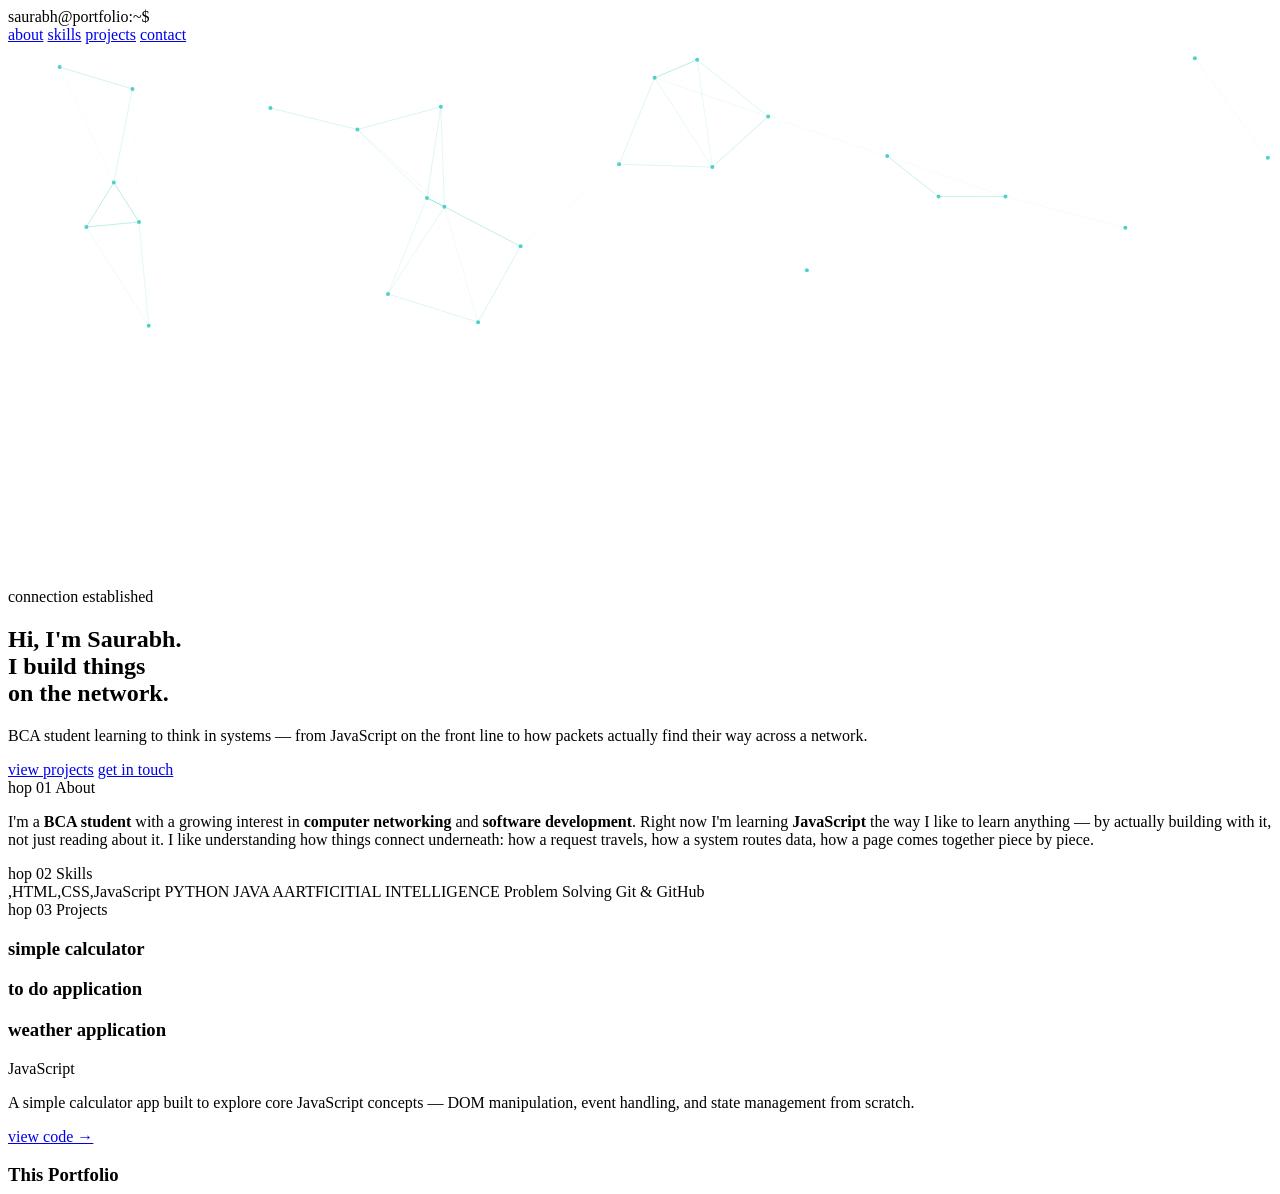
==== index.html @ 6f15adb8 "Fix portfolio for GitHub Pages" ====
<!DOCTYPE html>
<html lang="en">
<head>
<meta charset="UTF-8">
<meta name="viewport" content="width=device-width, initial-scale=1.0">
<title>Saurabh — Portfolio</title>
<link rel="preconnect" href="https://fonts.googleapis.com">
<link href="https://fonts.googleapis.com/css2?family=Space+Grotesk:wght@400;500;600;700&family=Inter:wght@400;500;600&family=JetBrains+Mono:wght@400;500&display=swap" rel="stylesheet">
<link rel="stylesheet" href="style.css">
</head>
<body>

<nav>
  <div class="wrap">
    <div class="logo">saurabh@portfolio:~$</div>
    <div class="navlinks">
      <a href="#about">about</a>
      <a href="#skills">skills</a>
      <a href="#projects">projects</a>
      <a href="#contact">contact</a>
    </div>
  </div>
</nav>

<section class="hero">
  <canvas id="netCanvas"></canvas>
  <div class="wrap">
    <div class="hop-label">connection established</div>
    <h1 class="title">Hi, I'm <span>Saurabh</span>.<br>I build things<br>on the network.</h1>
    <p class="subtitle">BCA student learning to think in systems — from JavaScript on the front line to how packets actually find their way across a network.</p>
    <div class="hero-cta">
      <a class="btn primary" href="#projects">view projects</a>
      <a class="btn ghost" href="#contact">get in touch</a>
    </div>
  </div>
</section>

<section id="about">
  <div class="wrap">
    <div class="sec-head">
      <span class="sec-hop">hop 01</span>
      <span class="sec-title">About</span>
    </div>
    <p class="about-body">
      I'm a <strong>BCA student</strong> with a growing interest in <strong>computer networking</strong> and <strong>software development</strong>.
      Right now I'm learning <strong>JavaScript</strong> the way I like to learn anything — by actually building with it, not just reading about it.
      I like understanding how things connect underneath: how a request travels, how a system routes data, how a page comes together piece by piece.
    </p>
  </div>
</section>

<section id="skills">
  <div class="wrap">
    <div class="sec-head">
      <span class="sec-hop">hop 02</span>
      <span class="sec-title">Skills</span>
    </div>
    <div class="skill-graph">
      <span class="node">,HTML,CSS,JavaScript</span>
      <span class="node">PYTHON</span>
      <span class="node">JAVA</span>
      <span class="node">AARTFICITIAL INTELLIGENCE</span>
      <span class="node">Problem Solving</span>
      <span class="node">Git &amp; GitHub</span>
    </div>
  </div>
</section>

<section id="projects">
  <div class="wrap">
    <div class="sec-head">
      <span class="sec-hop">hop 03</span>
      <span class="sec-title">Projects</span>
    </div>
    <div class="projects">
      <div class="card">
        <div class="card-top">
          <h3>simple calculator</h3>
          <h3>to do application</h3>
          <h3>weather application</h3>

          <span class="card-tag">JavaScript</span>
        </div>
        <p>A simple calculator app built to explore core JavaScript concepts — DOM manipulation, event handling, and state management from scratch.</p>
        <div class="card-links">
          <a href="#">view code →</a>
        </div>
      </div>
      <div class="card">
        <div class="card-top">
          <h3>This Portfolio</h3>
          <span class="card-tag">HTML / CSS / JS</span>
        </div>
        <p>A simple yet effective portfolio site showcasing my work and skills in web development. .</p>
        <div class="card-links">
          <a href="#">view code →</a>
        </div>
      </div>
    </div>
  </div>
</section>

<section id="contact" class="contact">
  <div class="wrap">
    <div class="sec-head">
      <span class="sec-hop">hop 04</span>
      <span class="sec-title">Contact</span>
    </div>
    <div class="contact-grid">
      <div class="contact-item"><span class="k">email</span><span class="v">saurabh@gmail.com</span></div>
      <div class="contact-item"><span class="k">github</span><span class="v">github.com/saurabh</span></div>
      <div class="contact-item"><span class="k">linkedin</span><span class="v">linkedin.com/in/saurabh</span></div>
    </div>
  </div>
</section>

<footer>traceroute complete — thanks for stopping by</footer>

<script src="script.js"></script>
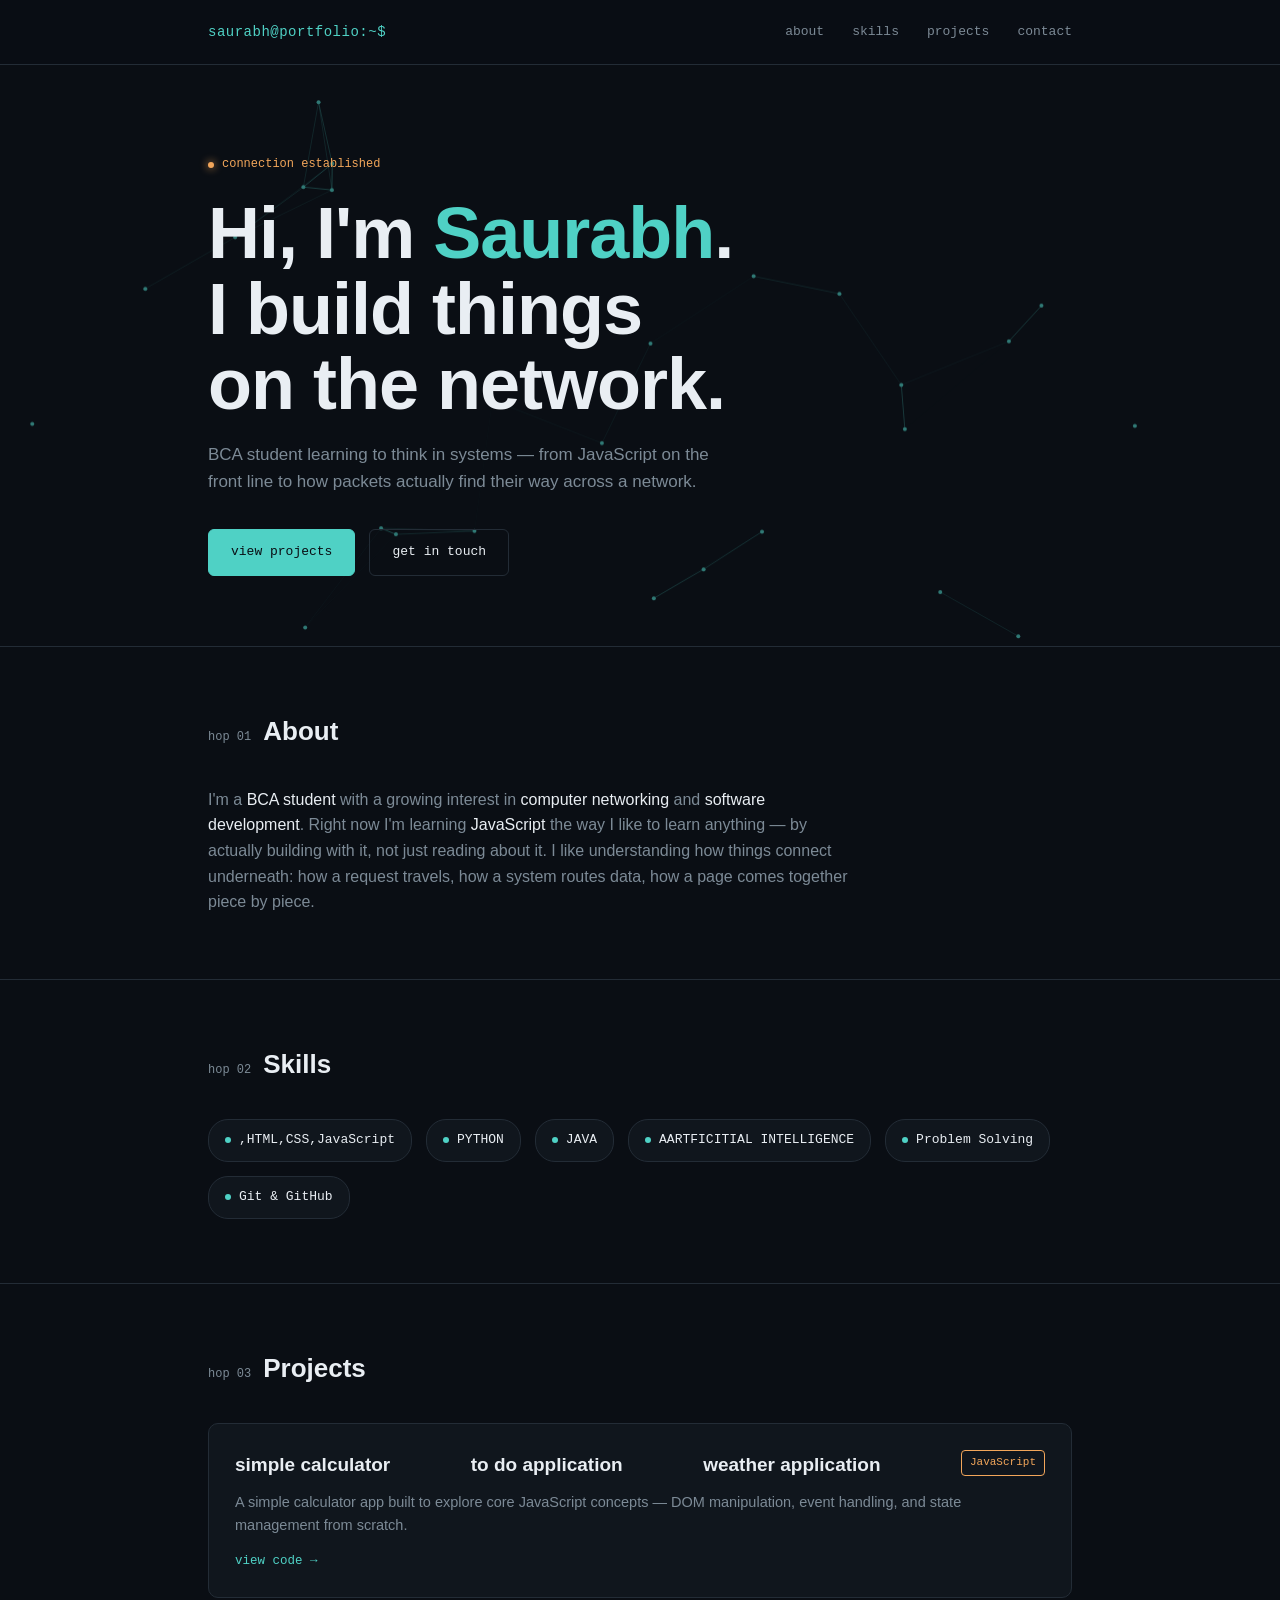
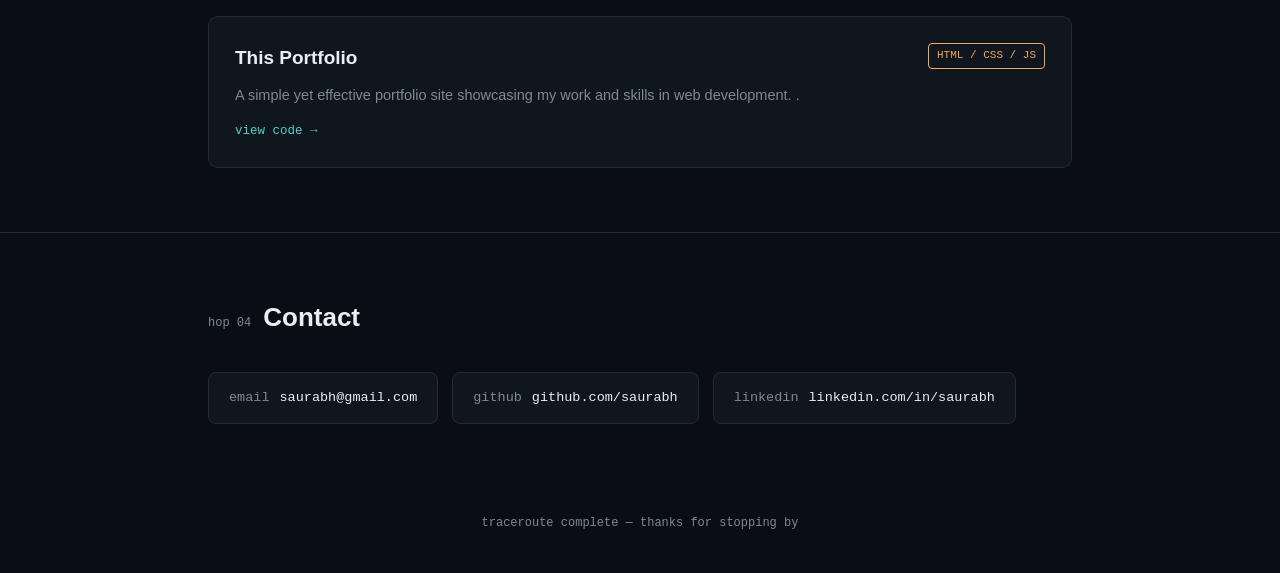
==== commit e748bb89: "Fix stylesheet link typo in index.html" ====
--- a/index.html
+++ b/index.html
@@ -6,7 +6,7 @@
 <title>Saurabh — Portfolio</title>
 <link rel="preconnect" href="https://fonts.googleapis.com">
 <link href="https://fonts.googleapis.com/css2?family=Space+Grotesk:wght@400;500;600;700&family=Inter:wght@400;500;600&family=JetBrains+Mono:wght@400;500&display=swap" rel="stylesheet">
-<link rel="stylesheet" href="style.css">
+<link rel="stylesheet" href="sttyle.css">
 </head>
 <body>
 
@@ -116,4 +116,4 @@
 
 <footer>traceroute complete — thanks for stopping by</footer>
 
-<script src="script.js"></script>+<script src="script.js"></script>
--- a/sttyle.css
+++ b/sttyle.css
@@ -0,0 +1,87 @@
+:root{
+  --bg: #0A0E14;
+  --surface: #10161D;
+  --surface-2: #161D26;
+  --line: #232C36;
+  --cyan: #4FD1C5;
+  --amber: #F2A65A;
+  --text: #E9EEF3;
+  --muted: #7C8A96;
+  --font-display: 'Space Grotesk', sans-serif;
+  --font-body: 'Inter', sans-serif;
+  --font-mono: 'JetBrains Mono', monospace;
+}
+*{ margin:0; padding:0; box-sizing:border-box; }
+html{ scroll-behavior: smooth; }
+body{
+  background: var(--bg);
+  color: var(--text);
+  font-family: var(--font-body);
+  line-height: 1.6;
+  overflow-x: hidden;
+}
+::selection{ background: var(--cyan); color: var(--bg); }
+a{ color: inherit; text-decoration: none; }
+.wrap{ max-width: 920px; margin: 0 auto; padding: 0 28px; }
+
+nav{
+  position: sticky; top:0; z-index: 50;
+  background: rgba(10,14,20,0.85);
+  
+  border-bottom: 1px solid var(--line);
+}
+nav .wrap{ display:flex; align-items:center; justify-content:space-between; height: 64px; }
+.logo{ font-family: var(--font-mono); font-size: 14px; color: var(--cyan); letter-spacing: 0.5px; }
+.navlinks{ display:flex; gap: 28px; font-family: var(--font-mono); font-size: 13px; color: var(--muted); }
+.navlinks a:hover{ color: var(--cyan); }
+.navlinks a:focus-visible, a:focus-visible{ outline: 2px solid var(--cyan); outline-offset: 3px; border-radius: 2px; }
+
+.hero{ position: relative; padding: 90px 0 70px; border-bottom: 1px solid var(--line); overflow: hidden; }
+#netCanvas{ position:absolute; inset:0; width:100%; height:100%; opacity: 0.55; pointer-events:none; }
+.hero .wrap{ position: relative; z-index: 2; }
+.hop-label{ font-family: var(--font-mono); font-size: 12px; color: var(--amber); display:flex; align-items:center; gap: 8px; margin-bottom: 22px; }
+.hop-label::before{ content:''; width:6px; height:6px; border-radius:50%; background: var(--amber); box-shadow: 0 0 8px var(--amber); }
+h1.title{ font-family: var(--font-display); font-weight: 700; font-size: clamp(40px, 8vw, 72px); line-height: 1.05; letter-spacing: -1px; }
+h1.title span{ color: var(--cyan); }
+.subtitle{ margin-top: 18px; font-size: 17px; color: var(--muted); max-width: 520px; }
+.hero-cta{ margin-top: 34px; display:flex; gap: 14px; flex-wrap: wrap; }
+.btn{ font-family: var(--font-mono); font-size: 13px; padding: 12px 22px; border-radius: 6px; border: 1px solid var(--line); transition: border-color .2s, transform .2s; }
+.btn.primary{ background: var(--cyan); color: var(--bg); border-color: var(--cyan); font-weight: 500; }
+.btn.primary:hover{ transform: translateY(-2px); }
+.btn.ghost:hover{ border-color: var(--cyan); color: var(--cyan); transform: translateY(-2px); }
+
+section{ padding: 64px 0; border-bottom: 1px solid var(--line); }
+.sec-head{ display:flex; align-items:baseline; gap: 12px; margin-bottom: 34px; }
+.sec-hop{ font-family: var(--font-mono); font-size: 12px; color: var(--muted); }
+.sec-title{ font-family: var(--font-display); font-size: 26px; font-weight: 600; }
+
+.about-body{ color: var(--muted); font-size: 16px; max-width: 640px; }
+.about-body strong{ color: var(--text); font-weight: 500; }
+
+.skill-graph{ display:flex; flex-wrap:wrap; gap: 14px; }
+.node{ font-family: var(--font-mono); font-size: 13px; padding: 10px 16px; border: 1px solid var(--line); border-radius: 20px; color: var(--text); background: var(--surface); transition: border-color .2s, background .2s; }
+.node::before{ content:''; width:6px; height:6px; border-radius:50%; background: var(--cyan); display:inline-block; margin-right:8px; }
+.node:hover{ border-color: var(--cyan); background: var(--surface-2); }
+
+.projects{ display:grid; gap: 18px; }
+.card{ background: var(--surface); border: 1px solid var(--line); border-radius: 10px; padding: 26px; transition: border-color .2s, transform .2s; }
+.card:hover{ border-color: var(--cyan); transform: translateY(-3px); }
+.card-top{ display:flex; justify-content:space-between; align-items:flex-start; gap: 12px; margin-bottom: 10px; }
+.card h3{ font-family: var(--font-display); font-size: 19px; font-weight: 600; }
+.card-tag{ font-family: var(--font-mono); font-size: 11px; color: var(--amber); border: 1px solid var(--amber); border-radius: 4px; padding: 3px 8px; white-space: nowrap; }
+.card p{ color: var(--muted); font-size: 14.5px; margin-bottom: 14px; }
+.card-links{ display:flex; gap: 16px; font-family: var(--font-mono); font-size: 12.5px; }
+.card-links a{ color: var(--cyan); }
+.card-links a:hover{ text-decoration: underline; }
+
+.contact{ border-bottom: none; }
+.contact-grid{ display:flex; flex-wrap:wrap; gap: 14px; margin-top: 8px; }
+.contact-item{ font-family: var(--font-mono); font-size: 13.5px; padding: 14px 20px; border: 1px solid var(--line); border-radius: 8px; display:flex; align-items:center; gap: 10px; background: var(--surface); transition: border-color .2s; }
+.contact-item:hover{ border-color: var(--cyan); }
+.contact-item .k{ color: var(--muted); }
+.contact-item .v{ color: var(--text); }
+
+footer{ padding: 26px 0 40px; text-align: center; font-family: var(--font-mono); font-size: 12px; color: var(--muted); }
+
+@media (max-width: 640px){ .navlinks{ gap: 16px; font-size: 12px; } .sec-title{ font-size: 22px; } }
+@media (prefers-reduced-motion: reduce){ #netCanvas{ display:none; } }
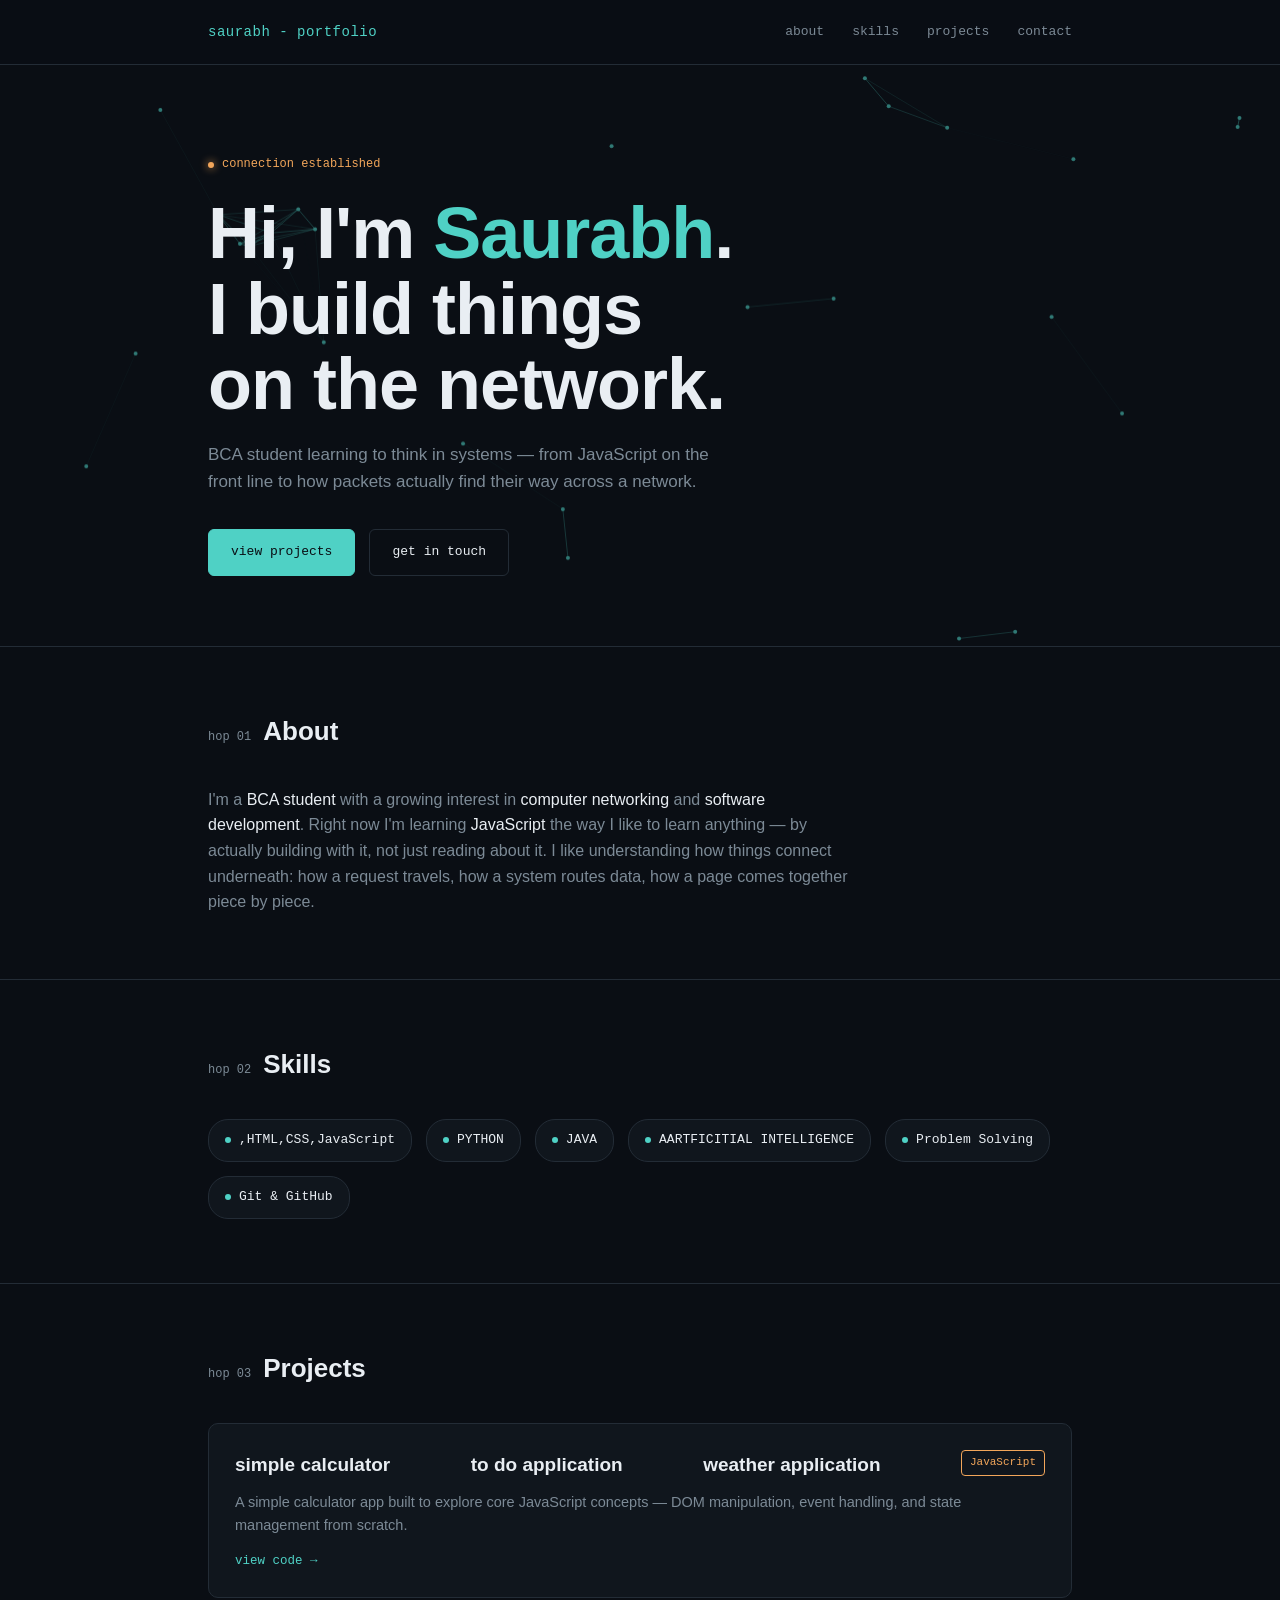
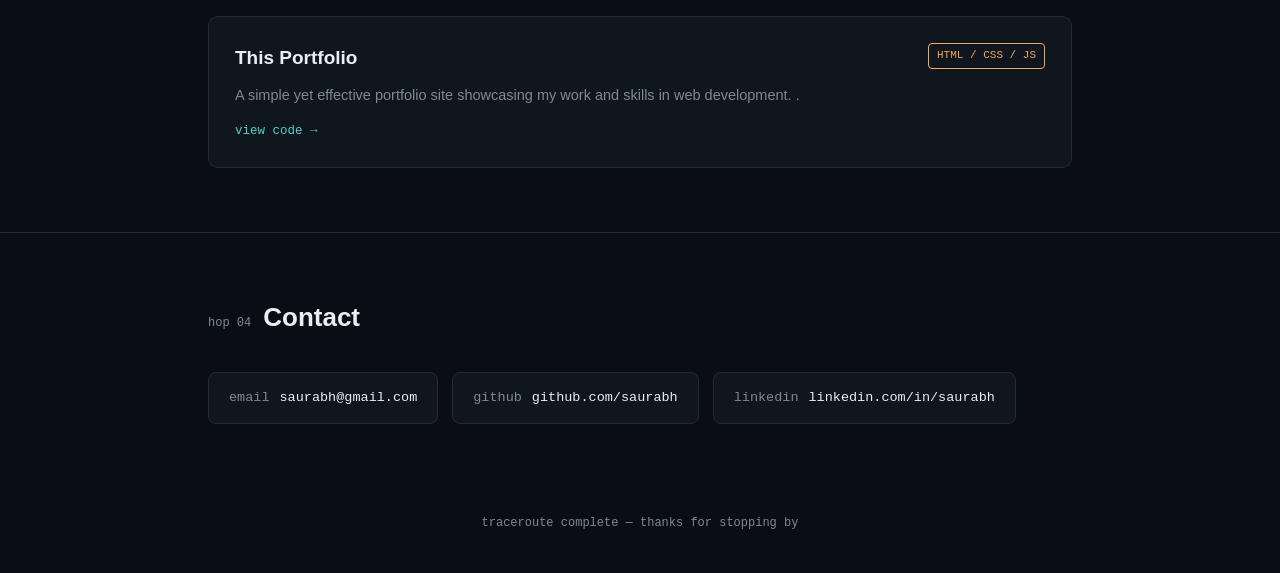
==== commit c29f8f13: "Update index.html" ====
--- a/index.html
+++ b/index.html
@@ -12,7 +12,7 @@
 
 <nav>
   <div class="wrap">
-    <div class="logo">saurabh@portfolio:~$</div>
+    <div class="logo">saurabh - portfolio </div>
     <div class="navlinks">
       <a href="#about">about</a>
       <a href="#skills">skills</a>
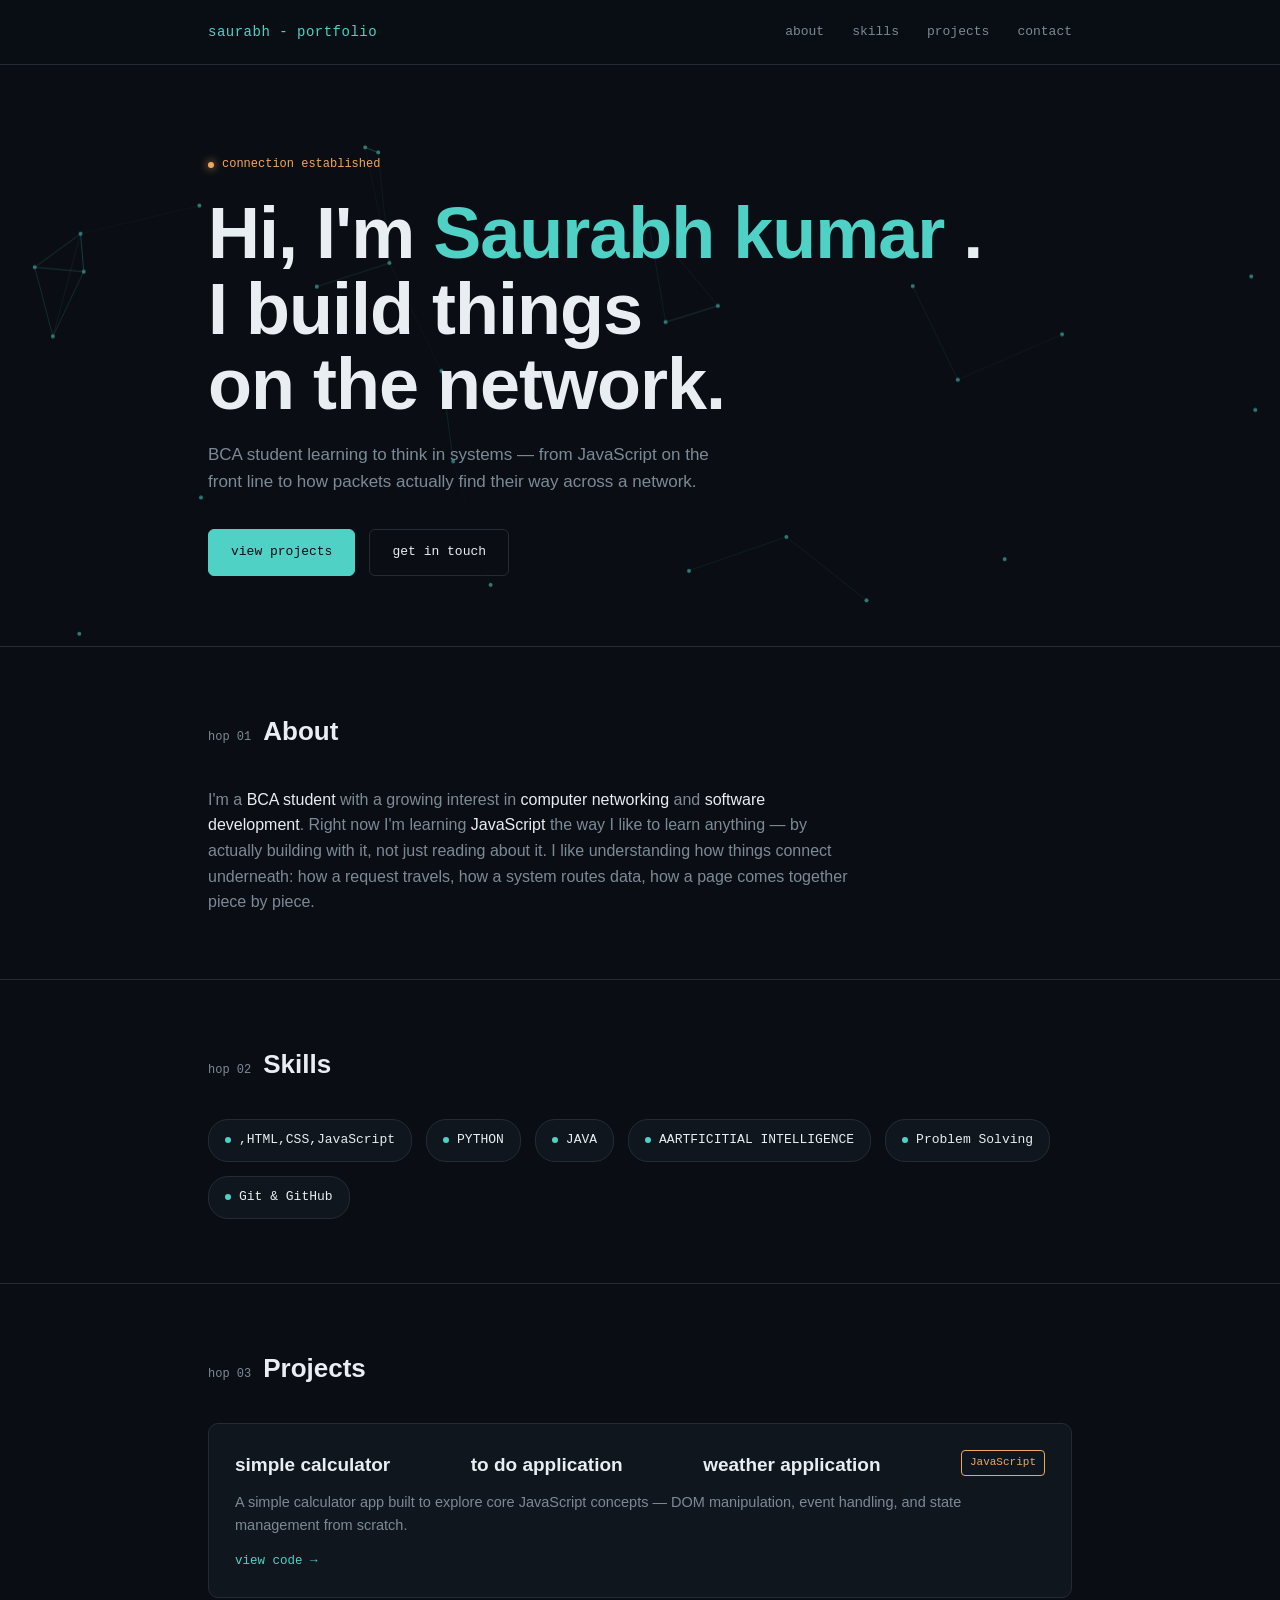
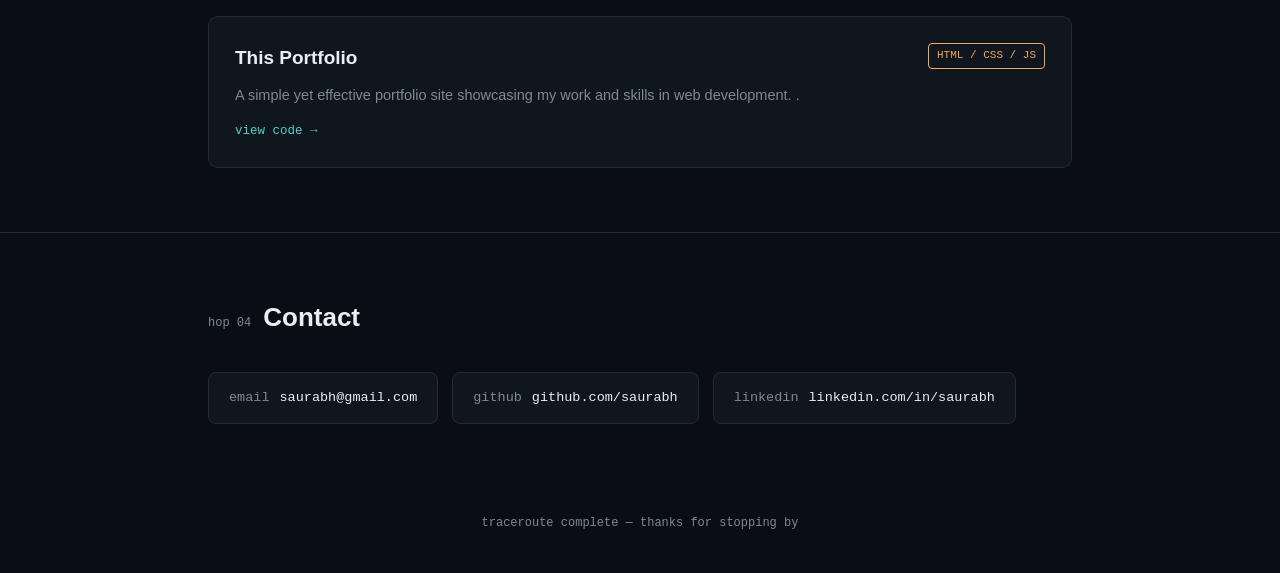
==== commit f054f10a: "Update title to include full name 'Saurabh Kumar'" ====
--- a/index.html
+++ b/index.html
@@ -26,7 +26,7 @@
   <canvas id="netCanvas"></canvas>
   <div class="wrap">
     <div class="hop-label">connection established</div>
-    <h1 class="title">Hi, I'm <span>Saurabh</span>.<br>I build things<br>on the network.</h1>
+    <h1 class="title">Hi, I'm <span>Saurabh kumar </span>.<br>I build things<br>on the network.</h1>
     <p class="subtitle">BCA student learning to think in systems — from JavaScript on the front line to how packets actually find their way across a network.</p>
     <div class="hero-cta">
       <a class="btn primary" href="#projects">view projects</a>
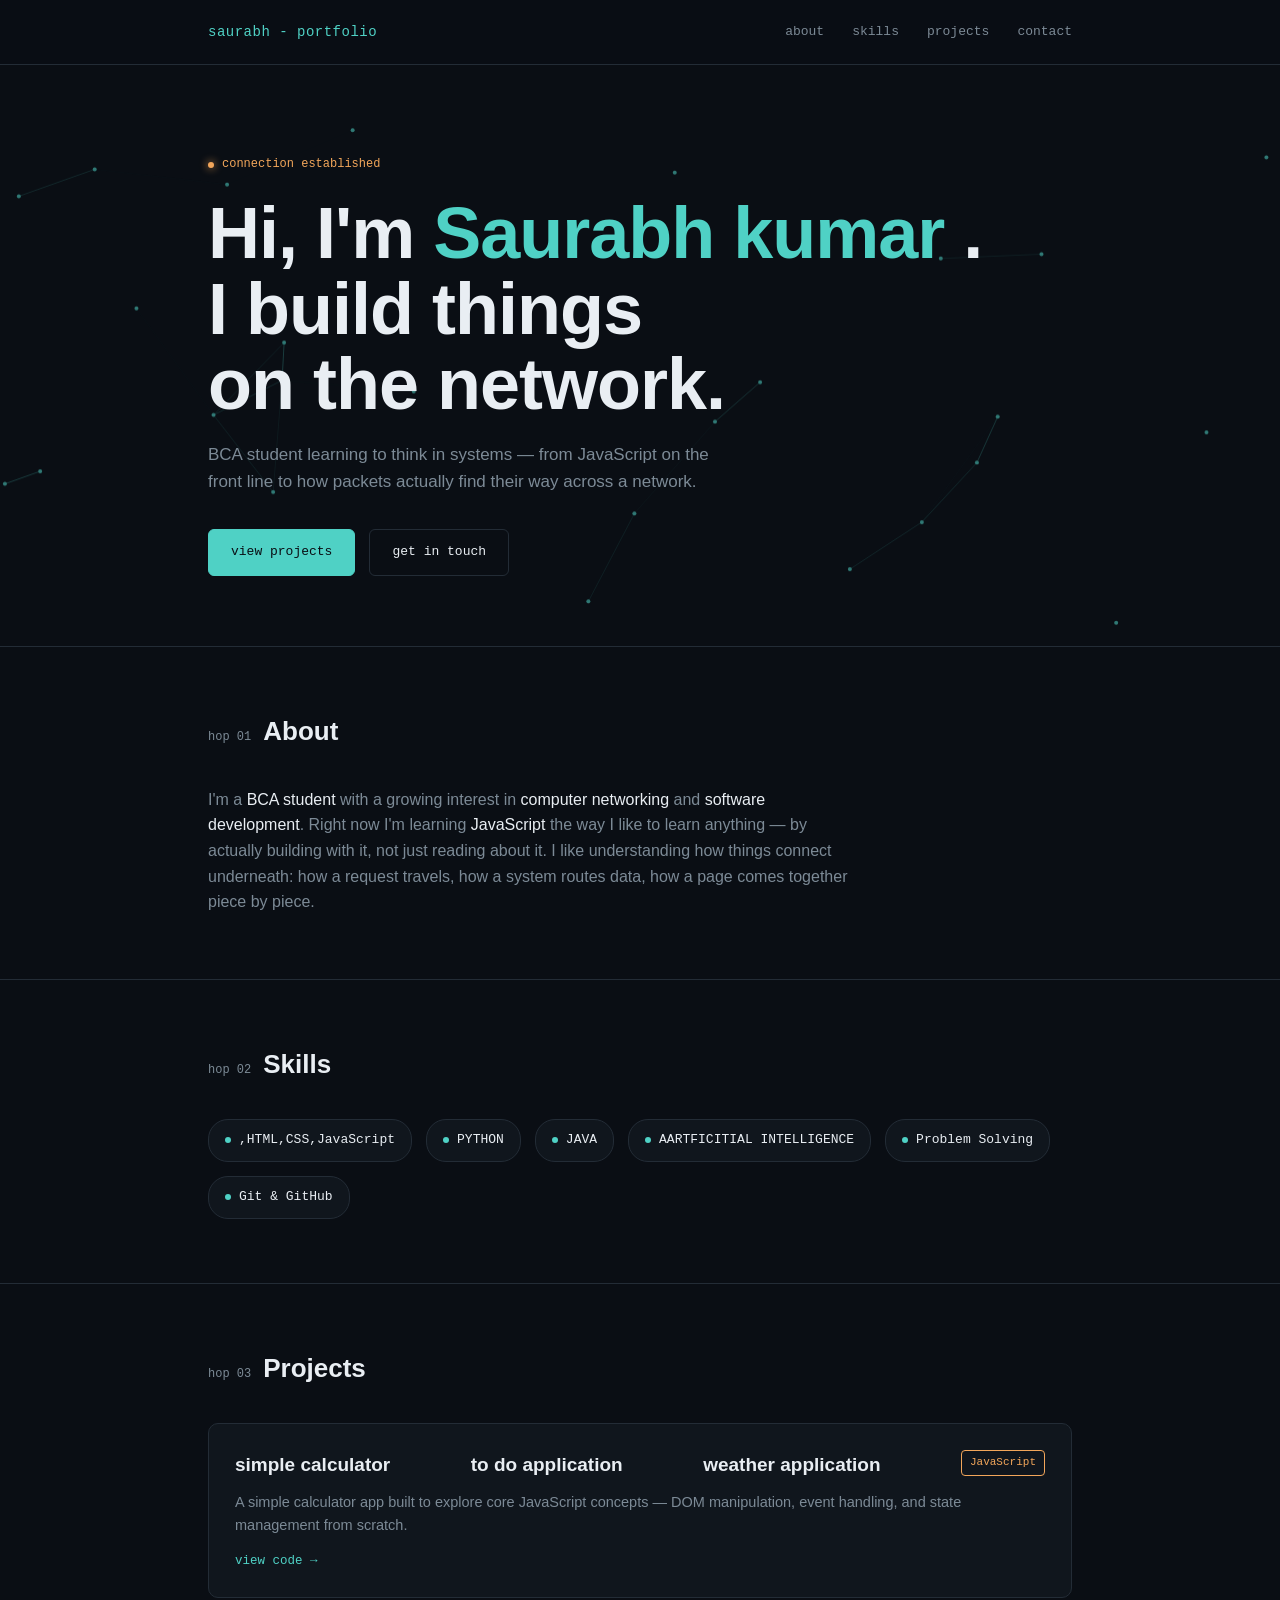
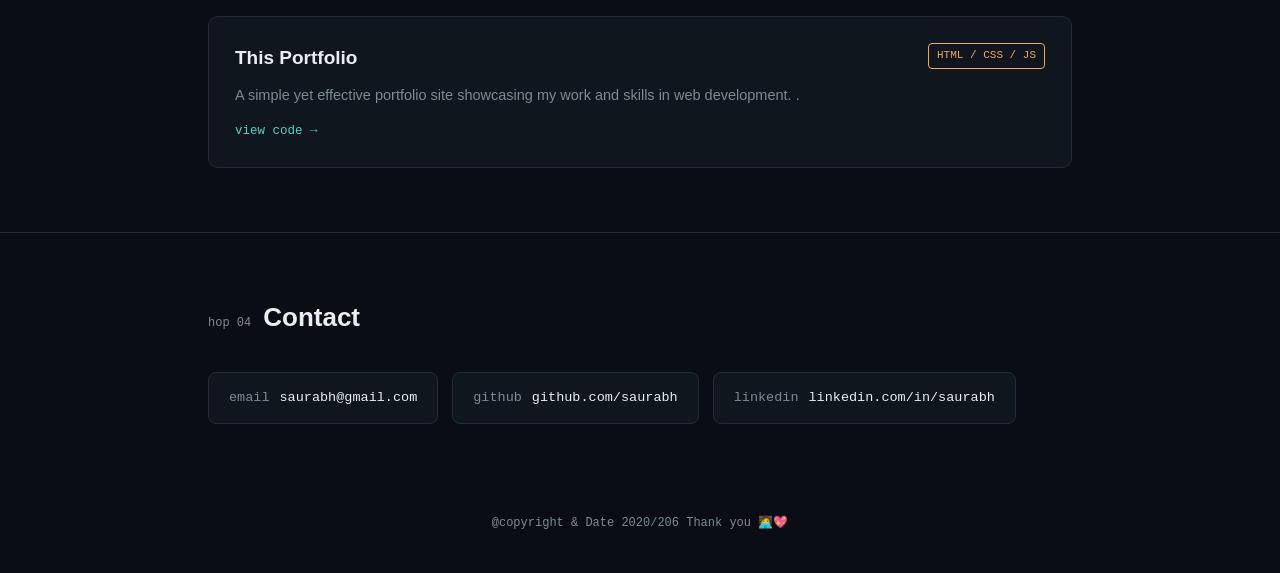
==== commit 1dbd886b: "Update index.html" ====
--- a/index.html
+++ b/index.html
@@ -114,6 +114,6 @@
   </div>
 </section>
 
-<footer>traceroute complete — thanks for stopping by</footer>
+<footer>@copyright & Date 2020/206 Thank you 🧑‍💻💖</footer>
 
 <script src="script.js"></script>
